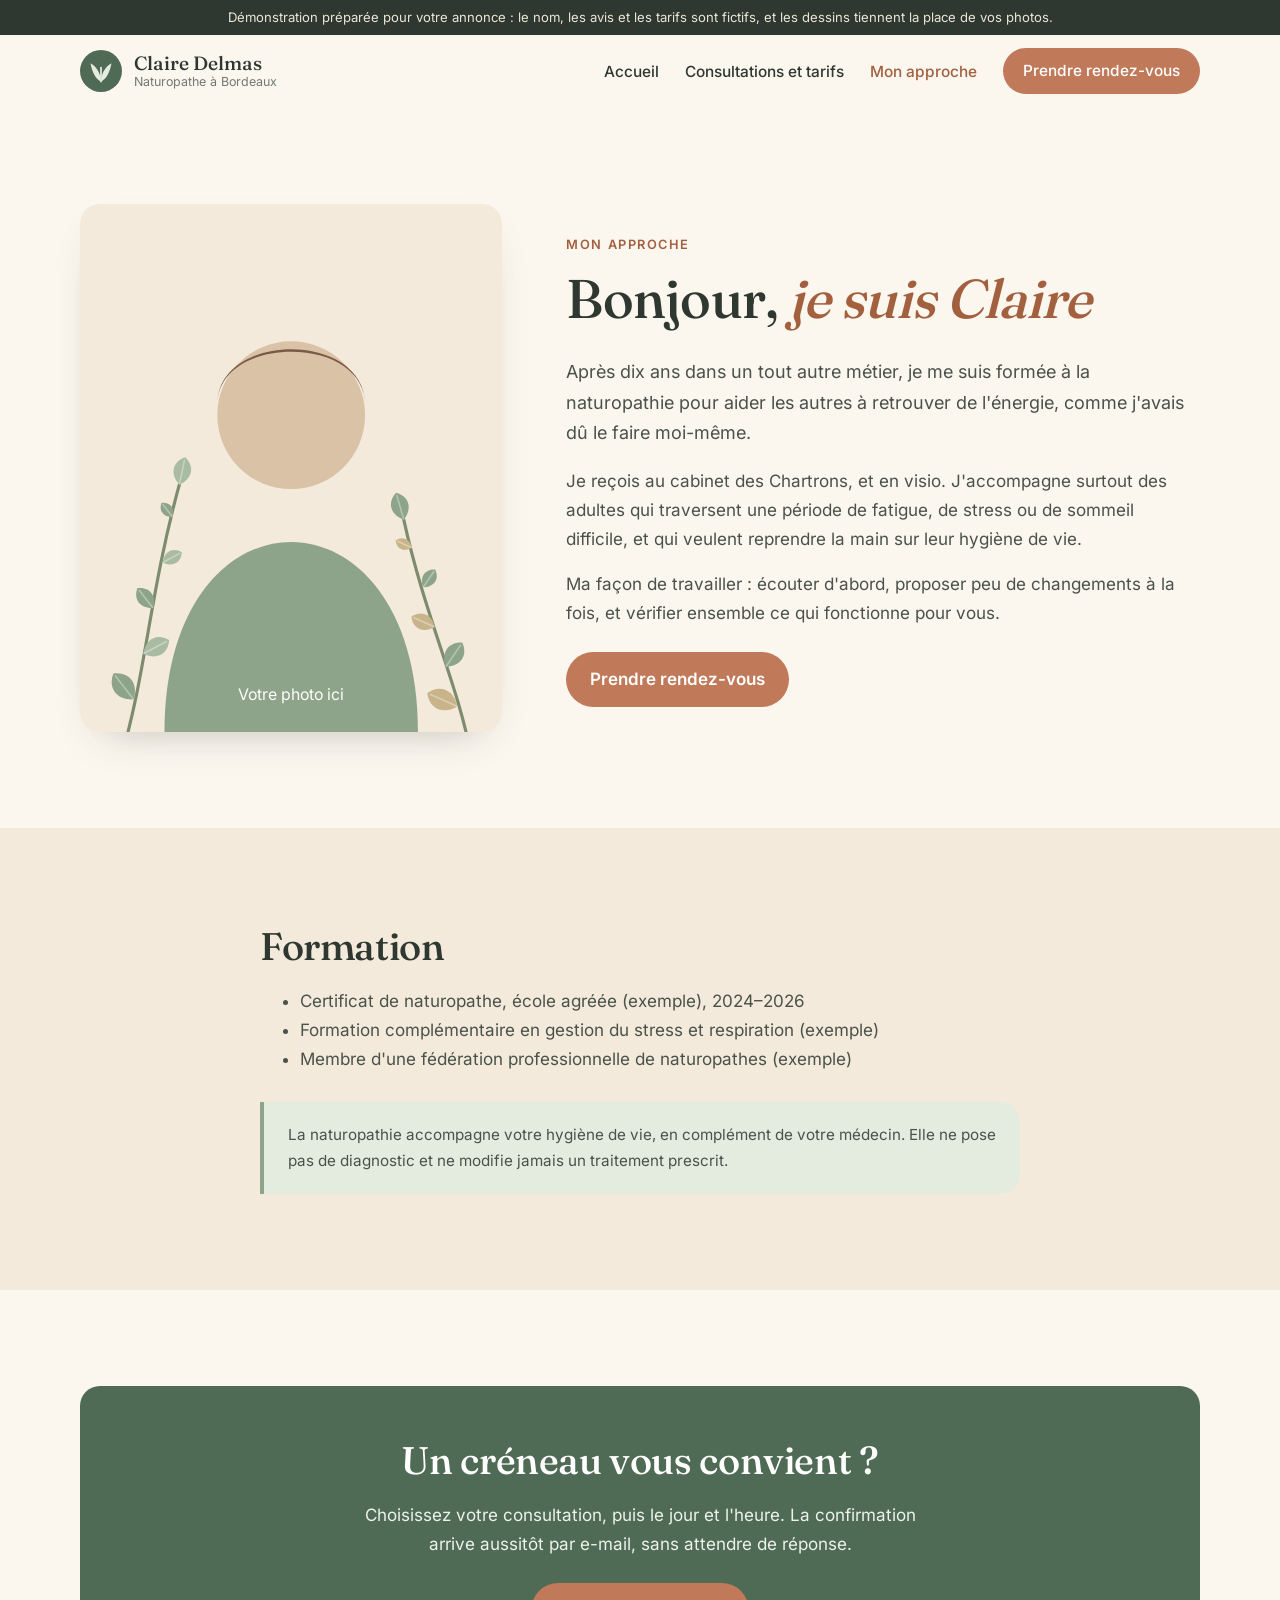
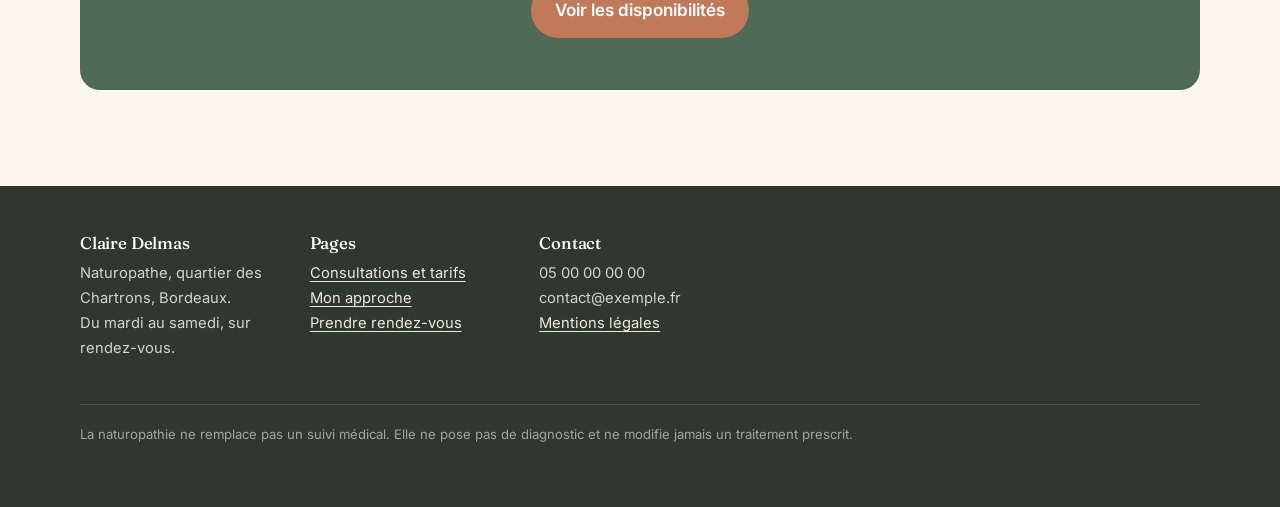
==== a-propos.html @ b1d2f4ca "Démo : site de naturopathe avec prise de rendez-vous en ligne" ====
<!doctype html>
<html lang="fr">
<head>
  <meta charset="utf-8">
  <meta name="viewport" content="width=device-width, initial-scale=1">
  <title>Mon approche · Claire Delmas, naturopathe à Bordeaux</title>
  <meta name="description" content="Qui je suis, ma formation et ma façon d'accompagner. Naturopathe installée aux Chartrons, à Bordeaux.">
  <!-- Démonstration : hors des moteurs de recherche. Le vrai site sera indexé. -->
  <meta name="robots" content="noindex, nofollow">
  <meta property="og:title" content="Mon approche · Claire Delmas, naturopathe à Bordeaux">
  <meta property="og:description" content="Qui je suis, ma formation et ma façon d'accompagner. Naturopathe installée aux Chartrons, à Bordeaux.">
  <meta name="theme-color" content="#FBF6EE">
  <link rel="icon" href="data:image/svg+xml,%3Csvg%20xmlns%3D%22http%3A%2F%2Fwww.w3.org%2F2000%2Fsvg%22%20viewBox%3D%220%200%2048%2048%22%20aria-hidden%3D%22true%22%3E%3Ccircle%20cx%3D%2224%22%20cy%3D%2224%22%20r%3D%2224%22%20fill%3D%22%234F6B55%22%2F%3E%3Cpath%20d%3D%22M24%2036%20C24%2026%2018%2018%2012%2015%20C14%2026%2018%2033%2024%2036Z%20M24%2036%20C24%2026%2030%2018%2036%2015%20C34%2026%2030%2033%2024%2036Z%22%20fill%3D%22%23E4EBDF%22%2F%3E%3Cpath%20d%3D%22M24%2036%20V20%22%20stroke%3D%22%23E4EBDF%22%20stroke-width%3D%222%22%20stroke-linecap%3D%22round%22%2F%3E%3C%2Fsvg%3E">
  <link rel="preload" href="assets/fonts/fraunces.woff2" as="font" type="font/woff2" crossorigin>
  <link rel="stylesheet" href="assets/style.css">
</head>
<body>
  <div class="bandeau-demo">Démonstration préparée pour votre annonce : le nom, les avis et les tarifs sont fictifs, et les dessins tiennent la place de vos photos.</div>
  <header class="entete">
    <div class="conteneur">
      <a class="marque" href="index.html" aria-label="Claire Delmas, accueil"><svg viewBox="0 0 48 48" aria-hidden="true"><circle cx="24" cy="24" r="24" fill="#4F6B55"/><path d="M24 36 C24 26 18 18 12 15 C14 26 18 33 24 36Z M24 36 C24 26 30 18 36 15 C34 26 30 33 24 36Z" fill="#E4EBDF"/><path d="M24 36 V20" stroke="#E4EBDF" stroke-width="2" stroke-linecap="round"/></svg><span class="marque-nom"><strong>Claire Delmas</strong><span>Naturopathe à Bordeaux</span></span></a>
      <button class="bouton-menu" aria-label="Ouvrir le menu" aria-expanded="false" aria-controls="navigation"><span></span><span></span><span></span></button>
      <nav class="nav" id="navigation" aria-label="Navigation principale">
        <ul>
          <li><a href="index.html">Accueil</a></li>
          <li><a href="consultations.html">Consultations et tarifs</a></li>
          <li><a href="a-propos.html" aria-current="page">Mon approche</a></li>
          <li><a class="bouton" href="rendez-vous.html">Prendre rendez-vous</a></li>
        </ul>
      </nav>
    </div>
  </header>
  <main>

    <section>
      <div class="conteneur deux-colonnes">
        <div class="portrait"><svg viewBox="0 0 400 500" role="img" aria-label="Emplacement de votre photo">
  <rect width="400" height="500" fill="#F3EADC"/><g transform="translate(40 520) rotate(12)"><path d="M0 0 C6 -78 -6 -156 0 -260" stroke="#7E8C6E" stroke-width="3" fill="none" stroke-linecap="round"/><path transform="translate(0 -52) rotate(-50)" d="M0 0 C13 -9.1 13 -23.400000000000002 0 -31.2 C-13 -23.400000000000002 -13 -9.1 0 0Z" fill="#8DA38A"/><path transform="translate(0 -52) rotate(-50)" d="M0 0 V-28.6" stroke="rgba(255,255,255,.35)" stroke-width="1.5"/><path transform="translate(0 -96.2) rotate(50)" d="M0 0 C11.5 -8.049999999999999 11.5 -20.7 0 -27.599999999999998 C-11.5 -20.7 -11.5 -8.049999999999999 0 0Z" fill="#A9BBA2"/><path transform="translate(0 -96.2) rotate(50)" d="M0 0 V-25.3" stroke="rgba(255,255,255,.35)" stroke-width="1.5"/><path transform="translate(0 -140.4) rotate(-50)" d="M0 0 C10 -7 10 -18 0 -24 C-10 -18 -10 -7 0 0Z" fill="#8DA38A"/><path transform="translate(0 -140.4) rotate(-50)" d="M0 0 V-22" stroke="rgba(255,255,255,.35)" stroke-width="1.5"/><path transform="translate(0 -184.6) rotate(50)" d="M0 0 C8.5 -5.949999999999999 8.5 -15.3 0 -20.4 C-8.5 -15.3 -8.5 -5.949999999999999 0 0Z" fill="#A9BBA2"/><path transform="translate(0 -184.6) rotate(50)" d="M0 0 V-18.700000000000003" stroke="rgba(255,255,255,.35)" stroke-width="1.5"/><path transform="translate(0 -228.80000000000004) rotate(-50)" d="M0 0 C7 -4.8999999999999995 7 -12.6 0 -16.8 C-7 -12.6 -7 -4.8999999999999995 0 0Z" fill="#8DA38A"/><path transform="translate(0 -228.80000000000004) rotate(-50)" d="M0 0 V-15.400000000000002" stroke="rgba(255,255,255,.35)" stroke-width="1.5"/><path transform="translate(0 -260) rotate(0)" d="M0 0 C11 -7.699999999999999 11 -19.8 0 -26.4 C-11 -19.8 -11 -7.699999999999999 0 0Z" fill="#A9BBA2"/><path transform="translate(0 -260) rotate(0)" d="M0 0 V-24.200000000000003" stroke="rgba(255,255,255,.35)" stroke-width="1.5"/></g><g transform="translate(370 520) rotate(-16)"><path d="M0 0 C6 -69 -6 -138 0 -230" stroke="#7E8C6E" stroke-width="3" fill="none" stroke-linecap="round"/><path transform="translate(0 -46) rotate(-50)" d="M0 0 C13 -9.1 13 -23.400000000000002 0 -31.2 C-13 -23.400000000000002 -13 -9.1 0 0Z" fill="#C9B48A"/><path transform="translate(0 -46) rotate(-50)" d="M0 0 V-28.6" stroke="rgba(255,255,255,.35)" stroke-width="1.5"/><path transform="translate(0 -85.1) rotate(50)" d="M0 0 C11.5 -8.049999999999999 11.5 -20.7 0 -27.599999999999998 C-11.5 -20.7 -11.5 -8.049999999999999 0 0Z" fill="#8DA38A"/><path transform="translate(0 -85.1) rotate(50)" d="M0 0 V-25.3" stroke="rgba(255,255,255,.35)" stroke-width="1.5"/><path transform="translate(0 -124.2) rotate(-50)" d="M0 0 C10 -7 10 -18 0 -24 C-10 -18 -10 -7 0 0Z" fill="#C9B48A"/><path transform="translate(0 -124.2) rotate(-50)" d="M0 0 V-22" stroke="rgba(255,255,255,.35)" stroke-width="1.5"/><path transform="translate(0 -163.29999999999998) rotate(50)" d="M0 0 C8.5 -5.949999999999999 8.5 -15.3 0 -20.4 C-8.5 -15.3 -8.5 -5.949999999999999 0 0Z" fill="#8DA38A"/><path transform="translate(0 -163.29999999999998) rotate(50)" d="M0 0 V-18.700000000000003" stroke="rgba(255,255,255,.35)" stroke-width="1.5"/><path transform="translate(0 -202.40000000000003) rotate(-50)" d="M0 0 C7 -4.8999999999999995 7 -12.6 0 -16.8 C-7 -12.6 -7 -4.8999999999999995 0 0Z" fill="#C9B48A"/><path transform="translate(0 -202.40000000000003) rotate(-50)" d="M0 0 V-15.400000000000002" stroke="rgba(255,255,255,.35)" stroke-width="1.5"/><path transform="translate(0 -230) rotate(0)" d="M0 0 C11 -7.699999999999999 11 -19.8 0 -26.4 C-11 -19.8 -11 -7.699999999999999 0 0Z" fill="#8DA38A"/><path transform="translate(0 -230) rotate(0)" d="M0 0 V-24.200000000000003" stroke="rgba(255,255,255,.35)" stroke-width="1.5"/></g>
  <circle cx="200" cy="200" r="70" fill="#D9C2A5"/><path d="M130 190 C130 120 270 120 270 190 C270 160 240 140 200 140 C160 140 130 160 130 190Z" fill="#7A5A44"/>
  <path d="M80 500 C80 380 140 320 200 320 C260 320 320 380 320 500Z" fill="#8DA38A"/>
  <text x="200" y="470" text-anchor="middle" font-family="Inter, sans-serif" font-size="15" fill="#FFFDF9">Votre photo ici</text>
</svg></div>
        <div>
          <span class="surtitre">Mon approche</span>
          <h1>Bonjour, <em>je suis Claire</em></h1>
          <p class="intro">Après dix ans dans un tout autre métier, je me suis formée à la naturopathie pour aider les autres à retrouver de l'énergie, comme j'avais dû le faire moi-même.</p>
          <p>Je reçois au cabinet des Chartrons, et en visio. J'accompagne surtout des adultes qui traversent une période de fatigue, de stress ou de sommeil difficile, et qui veulent reprendre la main sur leur hygiène de vie.</p>
          <p>Ma façon de travailler : écouter d'abord, proposer peu de changements à la fois, et vérifier ensemble ce qui fonctionne pour vous.</p>
          <div class="boutons"><a class="bouton" href="rendez-vous.html">Prendre rendez-vous</a></div>
        </div>
      </div>
    </section>

    <section class="fond-lin">
      <div class="etroit">
        <h2>Formation</h2>
        <ul>
          <li>Certificat de naturopathe, école agréée (exemple), 2024–2026</li>
          <li>Formation complémentaire en gestion du stress et respiration (exemple)</li>
          <li>Membre d'une fédération professionnelle de naturopathes (exemple)</li>
        </ul>
        <div class="prudence" style="margin-top:28px"><p>La naturopathie accompagne votre hygiène de vie, en complément de votre médecin. Elle ne pose pas de diagnostic et ne modifie jamais un traitement prescrit.</p></div>
      </div>
    </section>

    <section>
      <div class="conteneur">
        <div class="appel">
          <h2>Un créneau vous convient ?</h2>
          <p>Choisissez votre consultation, puis le jour et l'heure. La confirmation arrive aussitôt par e-mail, sans attendre de réponse.</p>
          <div class="boutons" style="justify-content:center"><a class="bouton" href="rendez-vous.html">Voir les disponibilités</a></div>
        </div>
      </div>
    </section>
  </main>
  <footer class="pied">
    <div class="conteneur">
      <div><h3>Claire Delmas</h3><p>Naturopathe, quartier des Chartrons, Bordeaux.<br>Du mardi au samedi, sur rendez-vous.</p></div>
      <div><h3>Pages</h3><ul><li><a href="consultations.html">Consultations et tarifs</a></li><li><a href="a-propos.html">Mon approche</a></li><li><a href="rendez-vous.html">Prendre rendez-vous</a></li></ul></div>
      <div><h3>Contact</h3><ul><li>05 00 00 00 00</li><li>contact@exemple.fr</li><li><a href="mentions-legales.html">Mentions légales</a></li></ul></div>
      <p class="bas">La naturopathie ne remplace pas un suivi médical. Elle ne pose pas de diagnostic et ne modifie jamais un traitement prescrit.</p>
    </div>
  </footer>
  <div class="barre-mobile"><a class="bouton" href="rendez-vous.html">Prendre rendez-vous</a></div>
  <script src="assets/site.js"></script>
</body>
</html>
---- assets/style.css ----
/* Démo naturopathe : tons chauds (crème, sauge, terre cuite), lisible, rassurant ; la réservation à portée de pouce */
@font-face { font-family: "Fraunces"; src: url("fonts/fraunces.woff2") format("woff2"); font-weight: 400 700; font-display: swap; }
@font-face { font-family: "Inter"; src: url("fonts/inter.woff2") format("woff2"); font-weight: 100 900; font-display: swap; }

:root {
  --creme: #FBF6EE;
  --lin: #F3EADC;
  --sable: #E8DAC4;
  --sauge: #8DA38A;
  --sauge-fonce: #4F6B55;
  --sauge-pale: #E4EBDF;
  --terre: #C07A5A;
  --terre-fonce: #A2603F;
  --encre: #2E3830;
  --texte: #4A5249;
  --discret: #737A70;
  --blanc: #FFFDF9;
  --rayon: 20px;
  --ombre: 0 18px 40px -24px rgba(46, 56, 48, .35);
}

*, *::before, *::after { box-sizing: border-box; }
html { scroll-behavior: smooth; -webkit-text-size-adjust: 100%; }
body { margin: 0; font-family: "Inter", system-ui, sans-serif; font-size: 17px; line-height: 1.7; color: var(--texte); background: var(--creme); }
img, svg { display: block; max-width: 100%; }
a { color: var(--sauge-fonce); text-underline-offset: 3px; }
a:hover { color: var(--encre); }
h1, h2, h3 { font-family: "Fraunces", Georgia, serif; color: var(--encre); line-height: 1.15; margin: 0 0 .5em; font-weight: 500; letter-spacing: -.01em; }
h1 { font-size: clamp(2.1rem, 5vw, 3.4rem); }
h2 { font-size: clamp(1.7rem, 3.4vw, 2.4rem); }
h3 { font-size: 1.3rem; }
h1 em, h2 em { font-style: italic; color: var(--terre-fonce); }
p { margin: 0 0 1em; }
:focus-visible { outline: 3px solid var(--terre); outline-offset: 3px; }
.conteneur { width: min(1120px, 100% - 32px); margin-inline: auto; }
.etroit { width: min(760px, 100% - 32px); margin-inline: auto; }
section { padding: clamp(52px, 8vw, 96px) 0; }
.surtitre { display: inline-block; font-size: .8rem; font-weight: 600; letter-spacing: .12em; text-transform: uppercase; color: var(--terre-fonce); margin-bottom: 12px; }
.intro { font-size: 1.12rem; max-width: 620px; }
.centre { text-align: center; }
.centre .intro { margin-inline: auto; }
.fond-lin { background: var(--lin); }
.fond-sauge { background: var(--sauge-pale); }

/* Boutons */
.bouton { display: inline-flex; align-items: center; justify-content: center; gap: 8px; padding: 13px 24px; border-radius: 999px; background: var(--terre); color: #fff; font-weight: 600; text-decoration: none; border: 0; font: inherit; font-weight: 600; cursor: pointer; transition: background .2s, transform .2s; }
.bouton:hover { background: var(--terre-fonce); color: #fff; transform: translateY(-1px); }
.bouton.second { background: transparent; color: var(--sauge-fonce); box-shadow: inset 0 0 0 2px var(--sauge); }
.bouton.second:hover { background: var(--sauge-pale); color: var(--encre); }
.bouton[disabled] { opacity: .45; cursor: not-allowed; transform: none; }
.boutons { display: flex; flex-wrap: wrap; gap: 12px; margin-top: 24px; }

/* Bandeau de démonstration */
.bandeau-demo { background: var(--encre); color: #EDE6D8; font-size: .82rem; text-align: center; padding: 8px 16px; line-height: 1.45; }

/* En-tête */
.entete { position: sticky; top: 0; z-index: 30; background: rgba(251, 246, 238, .94); backdrop-filter: blur(8px); border-bottom: 1px solid transparent; transition: border-color .2s; }
.entete.defile { border-color: var(--sable); }
.entete .conteneur { display: flex; align-items: center; justify-content: space-between; gap: 16px; min-height: 72px; }
.marque { display: flex; align-items: center; gap: 12px; text-decoration: none; color: var(--encre); }
.marque svg { width: 42px; height: 42px; flex: none; }
.marque-nom { display: flex; flex-direction: column; line-height: 1.2; }
.marque-nom strong { font-family: "Fraunces", Georgia, serif; font-weight: 500; font-size: 1.2rem; }
.marque-nom span { font-size: .78rem; color: var(--discret); }
.nav ul { list-style: none; margin: 0; padding: 0; display: flex; align-items: center; gap: 26px; }
.nav a { text-decoration: none; color: var(--encre); font-weight: 500; font-size: .96rem; }
.nav a[aria-current="page"] { color: var(--terre-fonce); }
.nav a.bouton { color: #fff; padding: 10px 20px; }
.bouton-menu { display: none; background: none; border: 0; padding: 10px; cursor: pointer; }
.bouton-menu span { display: block; width: 24px; height: 2px; background: var(--encre); margin: 5px 0; border-radius: 2px; }
@media (max-width: 900px) {
  .bouton-menu { display: block; }
  .nav { position: absolute; top: 100%; left: 0; right: 0; background: var(--creme); border-bottom: 1px solid var(--sable); display: none; }
  .nav.ouvert { display: block; }
  .nav ul { flex-direction: column; align-items: stretch; gap: 0; padding: 8px 16px 20px; }
  .nav li a { display: block; padding: 12px 4px; }
  .nav li a.bouton { margin-top: 8px; text-align: center; }
}

/* Accueil */
.heros { padding-top: clamp(36px, 6vw, 72px); }
.heros .conteneur { display: grid; grid-template-columns: 1.1fr .9fr; gap: clamp(28px, 5vw, 64px); align-items: center; }
.heros .illustration { border-radius: 200px 200px var(--rayon) var(--rayon); overflow: hidden; box-shadow: var(--ombre); aspect-ratio: 4 / 5; background: var(--sauge-pale); }
.heros .illustration svg { width: 100%; height: 100%; }
.reassurance { display: flex; flex-wrap: wrap; gap: 10px 22px; margin-top: 26px; padding: 0; list-style: none; font-size: .92rem; color: var(--discret); }
.reassurance li::before { content: "✓"; color: var(--sauge-fonce); font-weight: 700; margin-right: 8px; }
@media (max-width: 800px) {
  .heros .conteneur { grid-template-columns: 1fr; }
  .heros .illustration { max-width: 340px; aspect-ratio: 1; border-radius: 160px 160px var(--rayon) var(--rayon); order: -1; }
}

/* Cartes */
.grille { display: grid; grid-template-columns: repeat(auto-fit, minmax(250px, 1fr)); gap: 22px; margin-top: 36px; }
.carte { background: var(--blanc); border-radius: var(--rayon); padding: 28px; box-shadow: var(--ombre); display: flex; flex-direction: column; }
.carte .icone { width: 52px; height: 52px; border-radius: 50%; background: var(--sauge-pale); display: grid; place-items: center; margin-bottom: 16px; color: var(--sauge-fonce); }
.carte .icone svg { width: 26px; height: 26px; }
.carte p:last-child { margin-bottom: 0; }

/* Consultations et tarifs */
.tarif { background: var(--blanc); border-radius: var(--rayon); padding: 28px; box-shadow: var(--ombre); display: grid; grid-template-columns: 1fr auto; gap: 8px 24px; align-items: start; }
.tarif + .tarif { margin-top: 18px; }
.tarif h3 { margin-bottom: 4px; }
.tarif .meta { font-size: .9rem; color: var(--discret); margin-bottom: 10px; }
.tarif .prix { font-family: "Fraunces", Georgia, serif; font-size: 2rem; color: var(--terre-fonce); line-height: 1; text-align: right; }
.tarif .prix small { display: block; font-family: "Inter", sans-serif; font-size: .78rem; color: var(--discret); margin-top: 6px; }
.tarif ul { margin: 0 0 12px; padding-left: 20px; }
.tarif .bouton { justify-self: start; grid-column: 1 / -1; margin-top: 6px; }
@media (max-width: 600px) { .tarif { grid-template-columns: 1fr; } .tarif .prix { text-align: left; } }

/* Étapes */
.etapes { counter-reset: etape; display: grid; grid-template-columns: repeat(auto-fit, minmax(220px, 1fr)); gap: 22px; margin-top: 36px; padding: 0; list-style: none; }
.etapes li { counter-increment: etape; background: var(--blanc); border-radius: var(--rayon); padding: 26px; box-shadow: var(--ombre); }
.etapes li::before { content: counter(etape); display: grid; place-items: center; width: 38px; height: 38px; border-radius: 50%; background: var(--terre); color: #fff; font-weight: 700; margin-bottom: 14px; }
.etapes strong { display: block; color: var(--encre); margin-bottom: 4px; }

/* Avis */
.avis { margin: 0; background: var(--blanc); border-radius: var(--rayon); padding: 26px; box-shadow: var(--ombre); }
.avis p { font-family: "Fraunces", Georgia, serif; font-size: 1.08rem; color: var(--encre); }
.avis footer { font-size: .88rem; color: var(--discret); }
.etoiles { color: #D9A441; letter-spacing: 2px; margin-bottom: 10px; }

/* Encadré prudence */
.prudence { border-left: 4px solid var(--sauge); background: var(--sauge-pale); border-radius: 0 var(--rayon) var(--rayon) 0; padding: 20px 24px; font-size: .95rem; }
.prudence p:last-child { margin: 0; }

/* À propos */
.deux-colonnes { display: grid; grid-template-columns: .8fr 1.2fr; gap: clamp(28px, 5vw, 64px); align-items: center; }
.portrait { border-radius: var(--rayon); overflow: hidden; aspect-ratio: 4 / 5; box-shadow: var(--ombre); }
.portrait svg { width: 100%; height: 100%; }
@media (max-width: 800px) { .deux-colonnes { grid-template-columns: 1fr; } .portrait { max-width: 360px; } }

/* FAQ */
.faq details { background: var(--blanc); border-radius: 14px; padding: 18px 22px; box-shadow: var(--ombre); }
.faq details + details { margin-top: 12px; }
.faq summary { cursor: pointer; font-weight: 600; color: var(--encre); list-style-position: outside; }
.faq details p { margin: 12px 0 0; }

/* Réservation */
.resa { scroll-margin-top: 96px; background: var(--blanc); border-radius: var(--rayon); box-shadow: var(--ombre); padding: clamp(20px, 4vw, 36px); }
.resa-progression { display: flex; gap: 6px; margin-bottom: 24px; padding: 0; list-style: none; }
.resa-progression li { flex: 1; height: 5px; border-radius: 5px; background: var(--sable); }
.resa-progression li.fait { background: var(--sauge); }
.resa-etape[hidden] { display: none; }
.resa h2 { font-size: 1.5rem; }
.choix { display: grid; gap: 12px; }
.choix button { text-align: left; font: inherit; background: var(--creme); border: 2px solid transparent; border-radius: 14px; padding: 16px 18px; cursor: pointer; display: grid; grid-template-columns: 1fr auto; gap: 2px 16px; color: var(--texte); transition: border-color .15s, background .15s; }
.choix button:hover { border-color: var(--sauge); }
.choix button[aria-pressed="true"] { border-color: var(--terre); background: #FBEFE7; }
.choix button strong { color: var(--encre); }
.choix button .prix-choix { font-weight: 600; color: var(--terre-fonce); grid-row: 1 / span 2; grid-column: 2; align-self: center; }
.choix button small { color: var(--discret); }
.jours { display: grid; grid-auto-flow: column; grid-auto-columns: minmax(64px, 1fr); gap: 8px; overflow-x: auto; padding-bottom: 8px; scroll-snap-type: x mandatory; }
.jours button { scroll-snap-align: start; font: inherit; border: 2px solid transparent; background: var(--creme); border-radius: 14px; padding: 10px 4px; cursor: pointer; line-height: 1.25; color: var(--encre); }
.jours button small { display: block; font-size: .72rem; color: var(--discret); text-transform: uppercase; letter-spacing: .06em; }
.jours button strong { display: block; font-size: 1.25rem; font-family: "Fraunces", Georgia, serif; font-weight: 500; }
.jours button[aria-pressed="true"] { border-color: var(--terre); background: #FBEFE7; }
.jours button:disabled { opacity: .4; cursor: not-allowed; }
.creneaux { display: grid; grid-template-columns: repeat(auto-fill, minmax(86px, 1fr)); gap: 8px; margin-top: 16px; }
.creneaux button { font: inherit; font-weight: 600; border: 2px solid var(--sauge); background: var(--blanc); color: var(--sauge-fonce); border-radius: 12px; padding: 10px 0; cursor: pointer; }
.creneaux button:hover, .creneaux button[aria-pressed="true"] { background: var(--sauge-fonce); border-color: var(--sauge-fonce); color: #fff; }
.vide { color: var(--discret); font-style: italic; margin-top: 16px; }
.resa-nav { display: flex; justify-content: space-between; gap: 12px; margin-top: 24px; flex-wrap: wrap; }
.retour { background: none; border: 0; font: inherit; color: var(--sauge-fonce); cursor: pointer; padding: 12px 0; text-decoration: underline; text-underline-offset: 3px; }
.recap { background: var(--creme); border-radius: 14px; padding: 14px 18px; margin-bottom: 20px; font-size: .95rem; }
.recap strong { color: var(--encre); }
.champs { display: grid; grid-template-columns: 1fr 1fr; gap: 14px 16px; }
.champs .large { grid-column: 1 / -1; }
@media (max-width: 600px) { .champs { grid-template-columns: 1fr; } }
label { display: block; font-weight: 600; color: var(--encre); font-size: .92rem; margin-bottom: 6px; }
input, textarea, select { width: 100%; font: inherit; font-size: 16px; padding: 12px 14px; border: 1.5px solid var(--sable); border-radius: 12px; background: var(--blanc); color: var(--encre); }
input:focus, textarea:focus { outline: none; border-color: var(--sauge); box-shadow: 0 0 0 3px var(--sauge-pale); }
.case { display: flex; gap: 10px; align-items: flex-start; font-weight: 400; color: var(--texte); }
.case input { width: auto; margin-top: 5px; }
.mention { font-size: .84rem; color: var(--discret); margin-top: 14px; }
.confirmation { text-align: center; }
.confirmation .coche { width: 72px; height: 72px; border-radius: 50%; background: var(--sauge-pale); color: var(--sauge-fonce); display: grid; place-items: center; margin: 0 auto 16px; font-size: 2rem; }
.mail-apercu { text-align: left; border: 1px dashed var(--sauge); border-radius: 14px; padding: 18px 20px; margin: 22px 0 0; font-size: .92rem; background: var(--creme); }
.mail-apercu .entete-mail { font-size: .8rem; color: var(--discret); border-bottom: 1px solid var(--sable); padding-bottom: 8px; margin-bottom: 10px; }
.cote-pro { margin-top: 28px; }
.cote-pro h3 { font-size: 1.1rem; }

/* Bloc d'appel */
.appel { background: var(--sauge-fonce); color: #EEF2EA; border-radius: var(--rayon); padding: clamp(28px, 5vw, 52px); text-align: center; }
.appel h2 { color: #fff; }
.appel p { max-width: 560px; margin-inline: auto; }

/* Pied de page */
.pied { background: var(--encre); color: #D9D3C6; padding: 48px 0 96px; font-size: .92rem; }
.pied .conteneur { display: grid; grid-template-columns: repeat(auto-fit, minmax(200px, 1fr)); gap: 28px; }
.pied a { color: #F1E9DA; }
.pied h3 { color: #fff; font-size: 1.05rem; }
.pied ul { list-style: none; margin: 0; padding: 0; }
.pied .bas { grid-column: 1 / -1; border-top: 1px solid rgba(255,255,255,.12); padding-top: 18px; font-size: .82rem; color: #A9A497; }
@media (min-width: 901px) { .pied { padding-bottom: 48px; } }

/* Bouton fixe sur téléphone */
.barre-mobile { position: fixed; left: 12px; right: 12px; bottom: 12px; z-index: 40; display: none; }
.barre-mobile .bouton { width: 100%; box-shadow: 0 10px 30px -10px rgba(0,0,0,.4); padding: 15px; }
@media (max-width: 900px) { .barre-mobile { display: block; } }
.page-rdv .barre-mobile { display: none; }

/* Mentions */
.texte-legal h2 { font-size: 1.35rem; margin-top: 1.6em; }
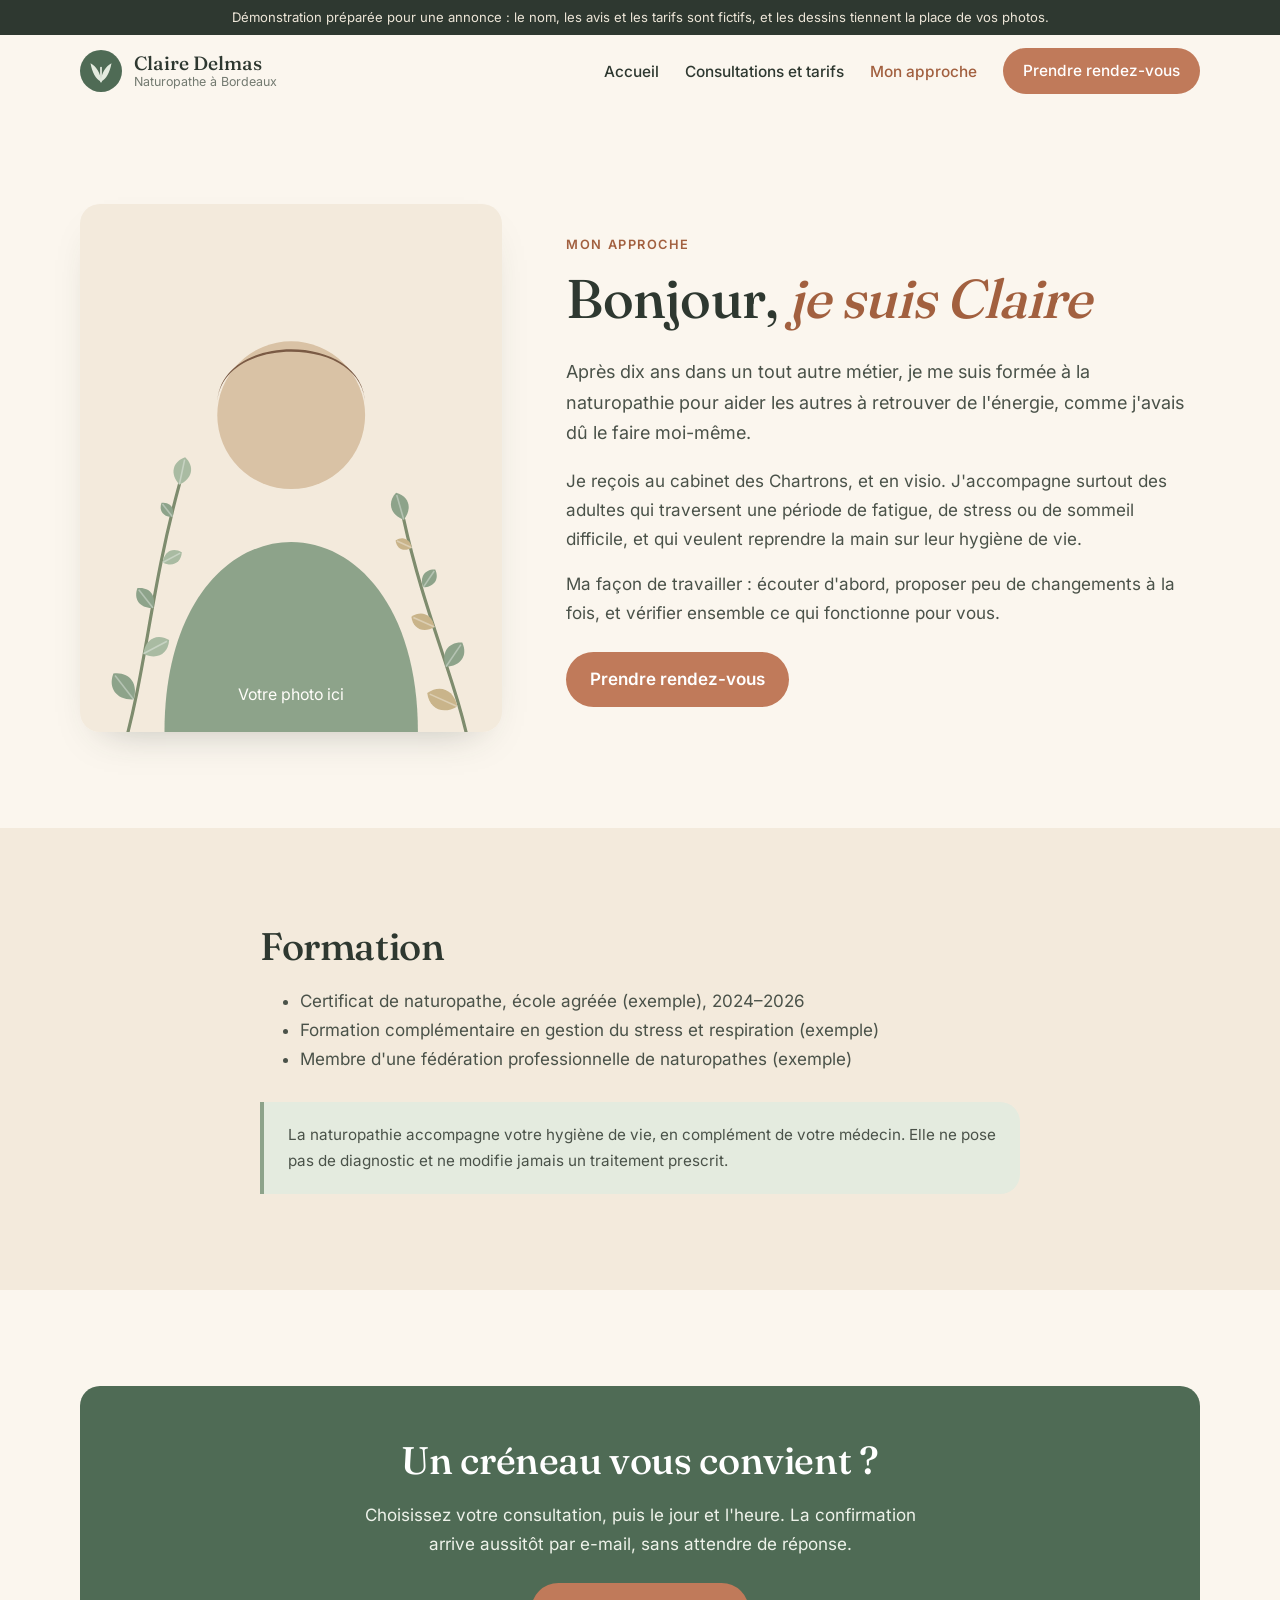
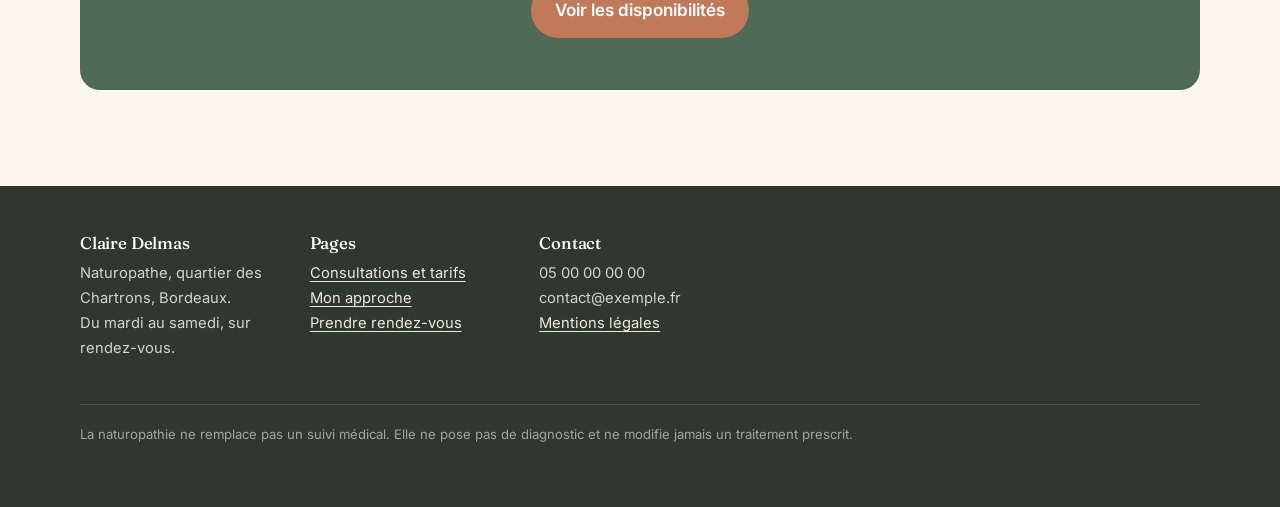
==== commit dbec179d: "Bandeau neutre" ====
--- a/a-propos.html
+++ b/a-propos.html
@@ -15,7 +15,7 @@
   <link rel="stylesheet" href="assets/style.css">
 </head>
 <body>
-  <div class="bandeau-demo">Démonstration préparée pour votre annonce : le nom, les avis et les tarifs sont fictifs, et les dessins tiennent la place de vos photos.</div>
+  <div class="bandeau-demo">Démonstration préparée pour une annonce : le nom, les avis et les tarifs sont fictifs, et les dessins tiennent la place de vos photos.</div>
   <header class="entete">
     <div class="conteneur">
       <a class="marque" href="index.html" aria-label="Claire Delmas, accueil"><svg viewBox="0 0 48 48" aria-hidden="true"><circle cx="24" cy="24" r="24" fill="#4F6B55"/><path d="M24 36 C24 26 18 18 12 15 C14 26 18 33 24 36Z M24 36 C24 26 30 18 36 15 C34 26 30 33 24 36Z" fill="#E4EBDF"/><path d="M24 36 V20" stroke="#E4EBDF" stroke-width="2" stroke-linecap="round"/></svg><span class="marque-nom"><strong>Claire Delmas</strong><span>Naturopathe à Bordeaux</span></span></a>
